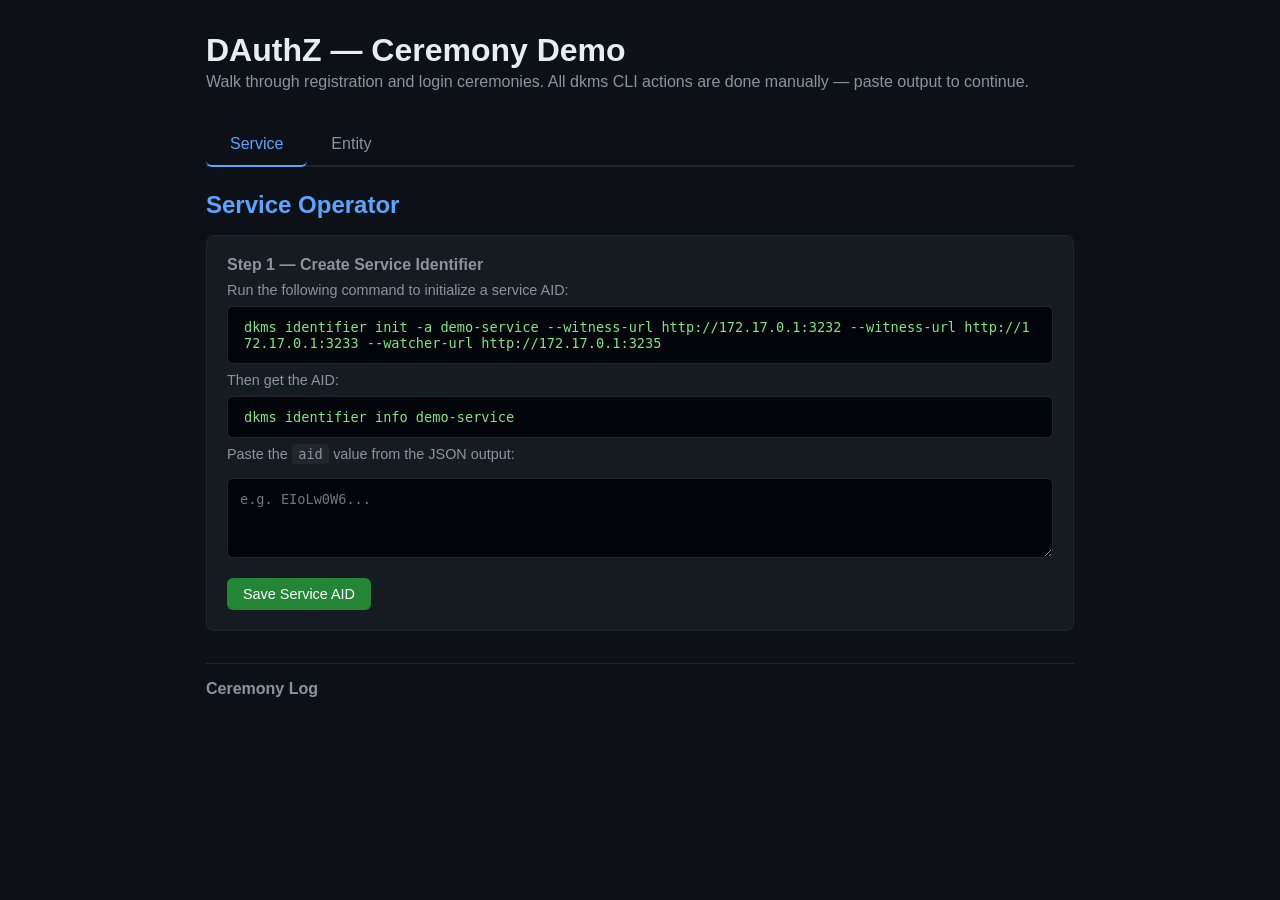
==== dauthz-demo/index.html @ 8591b634 "feat: add demo flow, and wasm bindings" ====
<!DOCTYPE html>
<html lang="en">
<head>
    <meta charset="UTF-8">
    <meta name="viewport" content="width=device-width, initial-scale=1.0">
    <title>DAuthZ Ceremony Demo</title>
    <link rel="stylesheet" href="style.css">
</head>
<body>
    <h1>DAuthZ — Ceremony Demo</h1>
    <p class="subtitle">Walk through registration and login ceremonies. All dkms CLI actions are done manually — paste output to continue.</p>

    <div class="tabs">
        <button class="tab active" data-tab="service">Service</button>
        <button class="tab" data-tab="entity">Entity</button>
    </div>

    <!-- SERVICE PANEL -->
    <div id="panel-service" class="panel active">
        <h2>Service Operator</h2>

        <!-- Setup -->
        <section class="step" id="svc-step-1">
            <h3>Step 1 — Create Service Identifier</h3>
            <p>Run the following command to initialize a service AID:</p>
            <div class="cli-snippet" data-copy>dkms identifier init -a demo-service --witness-url http://172.17.0.1:3232 --witness-url http://172.17.0.1:3233 --watcher-url http://172.17.0.1:3235</div>
            <p>Then get the AID:</p>
            <div class="cli-snippet" data-copy>dkms identifier info demo-service</div>
            <p>Paste the <code>aid</code> value from the JSON output:</p>
            <textarea id="svc-aid-input" rows="2" placeholder='e.g. EIoLw0W6...'></textarea>
            <button onclick="saveServiceAid()">Save Service AID</button>
        </section>

        <section class="step hidden" id="svc-step-2">
            <h3>Step 2 — Get Service OOBI</h3>
            <div class="cli-snippet" data-copy>dkms identifier oobi get -a demo-service</div>
            <p>Paste the full JSON array output:</p>
            <textarea id="svc-oobi-input" rows="4" placeholder='[{"eid":"...","scheme":"http","url":"http://172.17.0.1:3232/"}]'></textarea>
            <button onclick="saveServiceOobi()">Save Service OOBI</button>
        </section>

        <section class="step hidden" id="svc-step-3">
            <h3>Step 3 — Initialize Service</h3>
            <div class="info-box" id="svc-info"></div>
            <button onclick="initServiceSdk()">Initialize Service SDK</button>
        </section>

        <section class="step hidden" id="svc-step-4">
            <h3>Step 4 — Resolve Entity OOBI</h3>
            <p>Before issuing challenges, resolve the Entity's OOBI. Get it from the Entity tab (Step 2) and paste the OOBI JSON array below:</p>
            <textarea id="entity-oobi-input" rows="4" placeholder='[{"eid":"...","scheme":"http","url":"..."}]'></textarea>
            <div class="cli-snippet hidden" data-copy id="resolve-entity-cmd"></div>
            <button onclick="resolveEntityOobi()">Resolve Entity OOBI</button>
        </section>

        <!-- Registration ceremony -->
        <section class="step hidden" id="svc-step-5">
            <h3>Step 5 — Issue Registration Challenge</h3>
            <button onclick="issueChallenge('registration')">Create Registration Challenge</button>
            <div class="output-box hidden" id="reg-challenge-output"></div>
            <div class="transfer-action hidden" id="reg-challenge-transfer">
                <button class="transfer-btn" onclick="sendChallengeToEntity()">Send to Entity tab &#10140;</button>
            </div>
        </section>

        <section class="step hidden" id="svc-step-6">
            <h3>Step 6 — Paste Entity Response</h3>
            <p>Switch to the Entity tab to get the response, then paste it here:</p>
            <textarea id="entity-response-input" rows="6" placeholder='{"entity_aid":"...","entity_oobi":"...","nonce":"...","signed_challenge":"..."}'></textarea>
            <button onclick="prepareVerifySignature('registration')">Load Response</button>
            <div class="hidden" id="reg-verify-sig-area">
                <p>Verify the entity's signature. Run:</p>
                <div class="cli-snippet" data-copy id="reg-verify-cmd"></div>
                <p>Did <code>dkms data verify</code> confirm the signature is valid?</p>
                <button onclick="verifyRegistration(true)">Signature Valid — Register</button>
                <button class="danger" onclick="verifyRegistration(false)">Signature Invalid — Reject</button>
            </div>
            <div class="result-box hidden" id="reg-result"></div>
        </section>

        <!-- Login ceremony -->
        <section class="step hidden" id="svc-step-7">
            <h3>Step 7 — Issue Login Challenge</h3>
            <button onclick="issueChallenge('identification')">Create Login Challenge</button>
            <div class="output-box hidden" id="login-challenge-output"></div>
            <div class="transfer-action hidden" id="login-challenge-transfer">
                <button class="transfer-btn" onclick="sendChallengeToEntity()">Send to Entity tab &#10140;</button>
            </div>
        </section>

        <section class="step hidden" id="svc-step-8">
            <h3>Step 8 — Paste Login Response</h3>
            <textarea id="login-response-input" rows="6" placeholder='{"entity_aid":"...","entity_oobi":"...","nonce":"...","signed_challenge":"..."}'></textarea>
            <button onclick="prepareVerifySignature('identification')">Load Response</button>
            <div class="info-box hidden" id="login-nonce-check"></div>
            <div class="hidden" id="login-verify-sig-area">
                <p>Verify the entity's signature. Run:</p>
                <div class="cli-snippet" data-copy id="login-verify-cmd"></div>
                <p>Did <code>dkms data verify</code> confirm the signature is valid?</p>
                <button onclick="verifyLogin(true)">Signature Valid — Authenticate</button>
                <button class="danger" onclick="verifyLogin(false)">Signature Invalid — Reject</button>
            </div>
            <div class="result-box hidden" id="login-result"></div>
        </section>

        <section class="step hidden" id="svc-step-sessions">
            <h3>Active Sessions</h3>
            <button onclick="listSessions()">Refresh</button>
            <div id="sessions-list"></div>
        </section>

        <section class="step hidden" id="svc-step-accounts">
            <h3>Registered Accounts</h3>
            <button onclick="listAccounts()">Refresh</button>
            <pre id="accounts-list"></pre>
        </section>
    </div>

    <!-- ENTITY PANEL -->
    <div id="panel-entity" class="panel">
        <h2>Entity / User</h2>

        <!-- Setup -->
        <section class="step" id="ent-step-1">
            <h3>Step 1 — Create Entity Identifier</h3>
            <div class="cli-snippet" data-copy>dkms identifier init -a demo-entity --witness-url http://172.17.0.1:3232 --witness-url http://172.17.0.1:3233 --watcher-url http://172.17.0.1:3235</div>
            <div class="cli-snippet" data-copy>dkms identifier info demo-entity</div>
            <p>Paste the <code>aid</code> value:</p>
            <textarea id="ent-aid-input" rows="2" placeholder='e.g. EXmpl0A1d...'></textarea>
            <button onclick="saveEntityAid()">Save Entity AID</button>
        </section>

        <section class="step hidden" id="ent-step-2">
            <h3>Step 2 — Get Entity OOBI</h3>
            <div class="cli-snippet" data-copy>dkms identifier oobi get -a demo-entity</div>
            <p>Paste the full JSON array output:</p>
            <textarea id="ent-oobi-input" rows="4" placeholder='[{"eid":"...","scheme":"http","url":"..."}]'></textarea>
            <button onclick="saveEntityOobi()">Save Entity OOBI</button>
        </section>

        <section class="step hidden" id="ent-step-3">
            <h3>Step 3 — Resolve Service OOBI</h3>
            <p>Before receiving challenges, resolve the Service's OOBI. Get it from the Service tab (Step 2) and paste below:</p>
            <textarea id="svc-oobi-resolve-input" rows="4" placeholder='[{"eid":"...","scheme":"http","url":"http://172.17.0.1:3232/"}]'></textarea>
            <div class="cli-snippet hidden" data-copy id="resolve-svc-cmd"></div>
            <button onclick="resolveServiceOobiSetup()">Resolve Service OOBI</button>
        </section>

        <!-- Challenge ceremony (reused for both registration and login) -->
        <section class="step hidden" id="ent-step-4">
            <h3 id="ent-challenge-title">Step 4 — Receive Challenge</h3>
            <div id="challenge-auto-area" class="hidden">
                <p class="auto-fill-msg">Challenge auto-filled from Service tab.</p>
                <div class="info-box" id="challenge-auto-info"></div>
                <button onclick="acceptAutoChallenge()">Accept Challenge</button>
            </div>
            <div id="challenge-manual-area">
                <p>Paste the challenge JSON from the Service operator:</p>
                <textarea id="challenge-input" rows="6" placeholder='{"nonce":"...","service_aid":"...",...}'></textarea>
                <button onclick="receiveChallenge()">Load Challenge</button>
            </div>
            <div class="info-box hidden" id="challenge-info"></div>
        </section>

        <section class="step hidden" id="ent-step-5">
            <h3>Step 5 — Sign Challenge</h3>
            <p>Run the following command to sign the challenge:</p>
            <div class="cli-snippet" data-copy id="sign-cmd"></div>
            <p>Paste the signed output from dkms:</p>
            <textarea id="signed-output" rows="3" placeholder='signed data...'></textarea>
            <button onclick="assembleResponse()">Assemble Response</button>
            <div class="output-box hidden" id="response-output"></div>
            <div class="transfer-action hidden" id="response-transfer">
                <button class="transfer-btn" onclick="sendResponseToService()">Send to Service tab &#10140;</button>
            </div>
        </section>
    </div>

    <!-- CEREMONY LOG -->
    <div id="log-panel">
        <h3>Ceremony Log</h3>
        <div id="log-entries"></div>
    </div>

    <!-- Shared state bridge -->
    <script type="module">
        import init, { DauthzService, JsChallengeResponse } from './pkg/dauthz_wasm.js';

        window.wasm = { DauthzService, JsChallengeResponse };
        window.svcAid = null;
        window.svcOobi = null;
        window.serviceState = null;
        window.currentChallenge = null;
        window.entityState = { aid: null, oobi: null };
        window.receivedChallenge = null;

        // Cross-tab clipboard
        window.clipboard = { challengeJson: null, responseJson: null };

        async function boot() {
            try {
                await init();
                log('WASM module loaded');
            } catch (e) {
                log('Failed to load WASM: ' + e.message);
            }
        }
        boot();
    </script>
    <script src="app.js"></script>
</body>
</html>
---- dauthz-demo/style.css ----
* { box-sizing: border-box; margin: 0; padding: 0; }

body {
    font-family: -apple-system, BlinkMacSystemFont, 'Segoe UI', Roboto, sans-serif;
    max-width: 900px;
    margin: 0 auto;
    padding: 2rem 1rem;
    background: #0d1117;
    color: #e6edf3;
}

h1 { margin-bottom: 0.25rem; }
h2 { margin-bottom: 1rem; color: #58a6ff; }
h3 { margin-bottom: 0.5rem; color: #8b949e; font-size: 1rem; }

.subtitle {
    color: #8b949e;
    margin-bottom: 1.5rem;
}

/* Tabs */
.tabs {
    display: flex;
    gap: 0;
    border-bottom: 2px solid #21262d;
    margin-bottom: 1.5rem;
}

.tab {
    padding: 0.75rem 1.5rem;
    background: none;
    border: none;
    color: #8b949e;
    font-size: 1rem;
    cursor: pointer;
    border-bottom: 2px solid transparent;
    margin-bottom: -2px;
}

.tab.active {
    color: #58a6ff;
    border-bottom-color: #58a6ff;
}

.tab:hover { color: #e6edf3; }

/* Panels */
.panel { display: none; }
.panel.active { display: block; }

/* Steps */
.step {
    background: #161b22;
    border: 1px solid #21262d;
    border-radius: 8px;
    padding: 1.25rem;
    margin-bottom: 1rem;
}

.step.hidden { display: none; }

.step p { margin: 0.5rem 0; color: #8b949e; font-size: 0.9rem; }
.step code { background: #21262d; padding: 0.15rem 0.4rem; border-radius: 4px; font-size: 0.85rem; }

/* CLI snippets */
.cli-snippet {
    background: #010409;
    border: 1px solid #21262d;
    border-radius: 6px;
    padding: 0.75rem 1rem;
    font-family: 'SF Mono', 'Fira Code', monospace;
    font-size: 0.85rem;
    color: #7ee787;
    overflow-x: auto;
    white-space: pre-wrap;
    word-break: break-all;
    cursor: pointer;
    position: relative;
    margin: 0.5rem 0;
}

.cli-snippet:hover { border-color: #58a6ff; }
.cli-snippet.copied { border-color: #7ee787; background: #0d1f0d; }
.cli-snippet.copied::after {
    content: 'Copied!';
    position: absolute;
    right: 0.75rem;
    top: 0.5rem;
    color: #7ee787;
    font-size: 0.8rem;
}

/* Text areas */
textarea {
    width: 100%;
    min-height: 80px;
    background: #010409;
    border: 1px solid #21262d;
    border-radius: 6px;
    padding: 0.75rem;
    color: #e6edf3;
    font-family: 'SF Mono', 'Fira Code', monospace;
    font-size: 0.85rem;
    resize: vertical;
    margin: 0.5rem 0;
}

textarea:focus { border-color: #58a6ff; outline: none; }

/* Buttons */
button {
    background: #238636;
    color: #fff;
    border: none;
    border-radius: 6px;
    padding: 0.5rem 1rem;
    cursor: pointer;
    font-size: 0.9rem;
    margin-top: 0.5rem;
}

button:hover { background: #2ea043; }
button:disabled { background: #21262d; color: #484f58; cursor: default; }
button.danger { background: #da3633; }
button.danger:hover { background: #f85149; }

/* Info / output boxes */
.info-box, .output-box, .result-box {
    background: #010409;
    border: 1px solid #21262d;
    border-radius: 6px;
    padding: 0.75rem 1rem;
    font-family: 'SF Mono', 'Fira Code', monospace;
    font-size: 0.85rem;
    white-space: pre-wrap;
    word-break: break-all;
    margin: 0.5rem 0;
    color: #c9d1d9;
}

.output-box { color: #7ee787; }
.result-box.error { color: #f85149; border-color: #f85149; }
.result-box:not(.error) { color: #58a6ff; }

/* Formatted payload preview (cross-tab transfers) */
.payload {
    background: #010409;
    border: 1px solid #30363d;
    border-radius: 6px;
    padding: 0.75rem 1rem;
    font-family: 'SF Mono', 'Fira Code', monospace;
    font-size: 0.85rem;
    white-space: pre-wrap;
    word-break: break-all;
    margin: 0.5rem 0;
    color: #7ee787;
}

.auto-fill-msg {
    color: #7ee787;
    font-weight: bold;
    margin-bottom: 0.5rem;
}

.transfer-btn {
    background: #1f6feb !important;
}
.transfer-btn:hover { background: #388bfd !important; }

/* Payload previews (auto-filled from cross-tab transfer) */
.payload {
    background: #010409;
    border: 1px solid #30363d;
    border-radius: 6px;
    padding: 0.75rem 1rem;
    font-family: 'SF Mono', 'Fira Code', monospace;
    font-size: 0.85rem;
    white-space: pre-wrap;
    word-break: break-all;
    margin: 0.5rem 0;
    color: #7ee787;
}

.auto-fill-msg {
    color: #7ee787;
    font-weight: bold;
    margin-bottom: 0.5rem;
}

.transfer-btn {
    background: #1f6feb;
    margin-top: 0.75rem;
}
.transfer-btn:hover { background: #388bfd; }

.hint {
    color: #8b949e;
    font-style: italic;
    font-size: 0.85rem;
}

.hidden { display: none !important; }

/* Log panel */
#log-panel {
    margin-top: 2rem;
    border-top: 1px solid #21262d;
    padding-top: 1rem;
}

#log-panel h3 { margin-bottom: 0.5rem; }

.log-entry {
    font-family: 'SF Mono', 'Fira Code', monospace;
    font-size: 0.8rem;
    color: #484f58;
    padding: 0.2rem 0;
}

/* Session cards */
.session-card {
    background: #010409;
    border: 1px solid #21262d;
    border-radius: 6px;
    padding: 0.75rem 1rem;
    margin: 0.5rem 0;
}

.session-header {
    display: flex;
    justify-content: space-between;
    align-items: center;
    margin-bottom: 0.5rem;
}

.session-aid {
    font-family: 'SF Mono', 'Fira Code', monospace;
    font-size: 0.85rem;
    color: #58a6ff;
}

.session-status {
    font-size: 0.8rem;
    font-weight: bold;
    padding: 0.15rem 0.5rem;
    border-radius: 4px;
}

.session-valid {
    background: #0d1f0d;
    color: #7ee787;
    border: 1px solid #238636;
}

.session-invalidated {
    background: #2d0a0a;
    color: #f85149;
    border: 1px solid #da3633;
}

.session-details {
    font-family: 'SF Mono', 'Fira Code', monospace;
    font-size: 0.8rem;
    color: #8b949e;
    margin-bottom: 0.5rem;
}

.session-details div {
    margin: 0.15rem 0;
}

.session-details code {
    background: #21262d;
    padding: 0.1rem 0.3rem;
    border-radius: 3px;
}

/* Make info-box support error state */
.info-box.error {
    color: #f85149;
    border-color: #da3633;
}
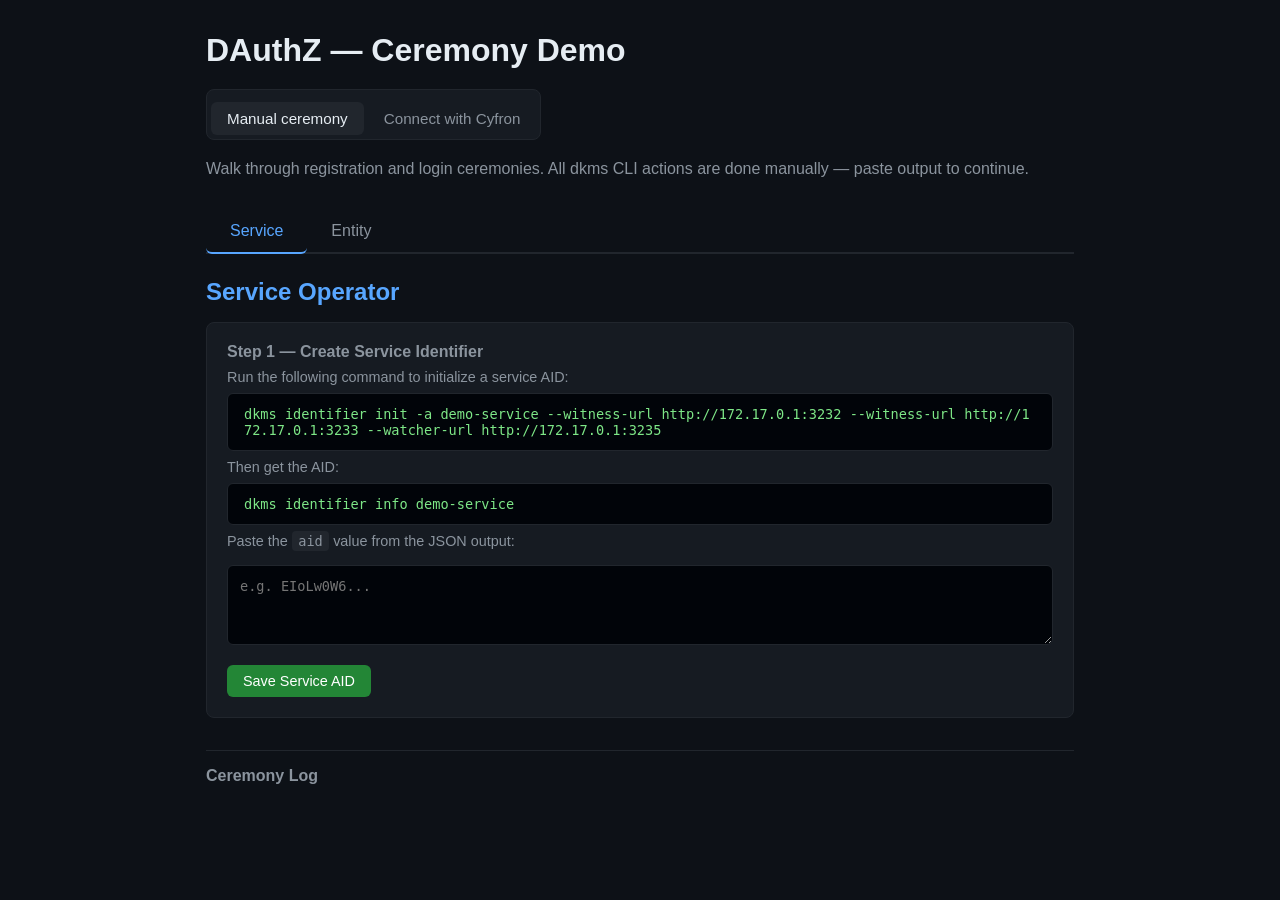
==== commit 167317ed: "feat(demo): add a Connect with Cyfron mode driven by dkms The demo showed only the manual ceremony, " ====
--- a/dauthz-demo/index.html
+++ b/dauthz-demo/index.html
@@ -8,6 +8,50 @@
 </head>
 <body>
     <h1>DAuthZ — Ceremony Demo</h1>
+
+    <div class="modes">
+        <button class="mode active" data-mode="manual">Manual ceremony</button>
+        <button class="mode" data-mode="connect">Connect with Cyfron</button>
+    </div>
+
+    <!-- CONNECT MODE: the shared login page, answered by dkms -->
+    <div id="mode-connect" class="hidden">
+        <p class="subtitle">The production flow: the service hands out a <code>cyfron://auth</code> link, a wallet signs it and the browser finishes the sign-in on its own. Here dauthz-gate is the service (verifying with dkms instead of cyfron-serviced) and <code>dkms auth respond</code> is the wallet.</p>
+
+        <section class="step" id="conn-step-gate">
+            <h3>Step 1 — Run the service</h3>
+            <p>Create the service identifier (once), then start dauthz-gate from the repository root. It serves this page too, so open the demo at <code>http://localhost:8088/</code>:</p>
+            <div class="cli-snippet" data-copy>dkms identifier init -a demo-service --witness-url http://172.17.0.1:3232 --witness-url http://172.17.0.1:3233 --watcher-url http://172.17.0.1:3235</div>
+            <div class="cli-snippet" data-copy>cargo run -p dauthz-gate -- --config dauthz-demo/gate.demo.toml serve</div>
+            <div class="info-box" id="conn-gate-status">Checking for dauthz-gate…</div>
+        </section>
+
+        <section class="step" id="conn-step-entity">
+            <h3>Step 2 — Create your identifier</h3>
+            <p>The wallet side is a dkms identifier with a witness, so the service can resolve it:</p>
+            <div class="cli-snippet" data-copy>dkms identifier init -a demo-entity --witness-url http://172.17.0.1:3232 --witness-url http://172.17.0.1:3233 --watcher-url http://172.17.0.1:3235</div>
+            <p>Alias used in the commands below:</p>
+            <input id="conn-alias" type="text" value="demo-entity" spellcheck="false">
+        </section>
+
+        <section class="step" id="conn-step-signin">
+            <h3>Step 3 — Sign in</h3>
+            <p>The button opens the gate's login page. There, press <strong>Copy URL</strong> (the <em>Connect</em> button needs a <code>cyfron://</code> handler) and answer the link with dkms while the page waits:</p>
+            <div class="cli-snippet" data-copy id="conn-respond-cmd"></div>
+            <p class="hint">dkms shows which service is asking and asks before it signs. The login page notices the answer within a second and brings you back here.</p>
+            <button id="conn-signin">Sign in with Cyfron</button>
+        </section>
+
+        <section class="step" id="conn-step-session">
+            <h3>Step 4 — Session</h3>
+            <div class="info-box" id="conn-session">Not signed in.</div>
+            <button id="conn-refresh">Refresh</button>
+            <button class="danger hidden" id="conn-signout">Sign out</button>
+        </section>
+    </div>
+
+    <!-- MANUAL MODE: every dkms step by hand -->
+    <div id="mode-manual">
     <p class="subtitle">Walk through registration and login ceremonies. All dkms CLI actions are done manually — paste output to continue.</p>
 
     <div class="tabs">
@@ -176,6 +220,8 @@
         </section>
     </div>
 
+    </div>
+
     <!-- CEREMONY LOG -->
     <div id="log-panel">
         <h3>Ceremony Log</h3>
@@ -208,5 +254,6 @@
         boot();
     </script>
     <script src="app.js"></script>
+    <script src="connect.js"></script>
 </body>
 </html>
--- a/dauthz-demo/style.css
+++ b/dauthz-demo/style.css
@@ -280,3 +280,39 @@
     color: #f85149;
     border-color: #da3633;
 }
+
+/* Mode switch (manual ceremony vs. Connect with Cyfron) */
+.modes {
+    display: inline-flex;
+    gap: 0.25rem;
+    padding: 0.25rem;
+    margin: 1rem 0 1.25rem;
+    background: #161b22;
+    border: 1px solid #21262d;
+    border-radius: 8px;
+}
+
+.mode {
+    padding: 0.5rem 1rem;
+    background: none;
+    border: none;
+    border-radius: 6px;
+    color: #8b949e;
+    font-size: 0.95rem;
+    cursor: pointer;
+}
+
+.mode.active { background: #21262d; color: #e6edf3; }
+.mode:hover { background: #21262d; color: #e6edf3; }
+
+.step input[type="text"] {
+    width: 100%;
+    padding: 0.5rem 0.75rem;
+    background: #010409;
+    border: 1px solid #21262d;
+    border-radius: 6px;
+    color: #e6edf3;
+    font-family: 'SF Mono', 'Fira Code', monospace;
+    font-size: 0.85rem;
+    margin: 0.25rem 0 0.5rem;
+}
